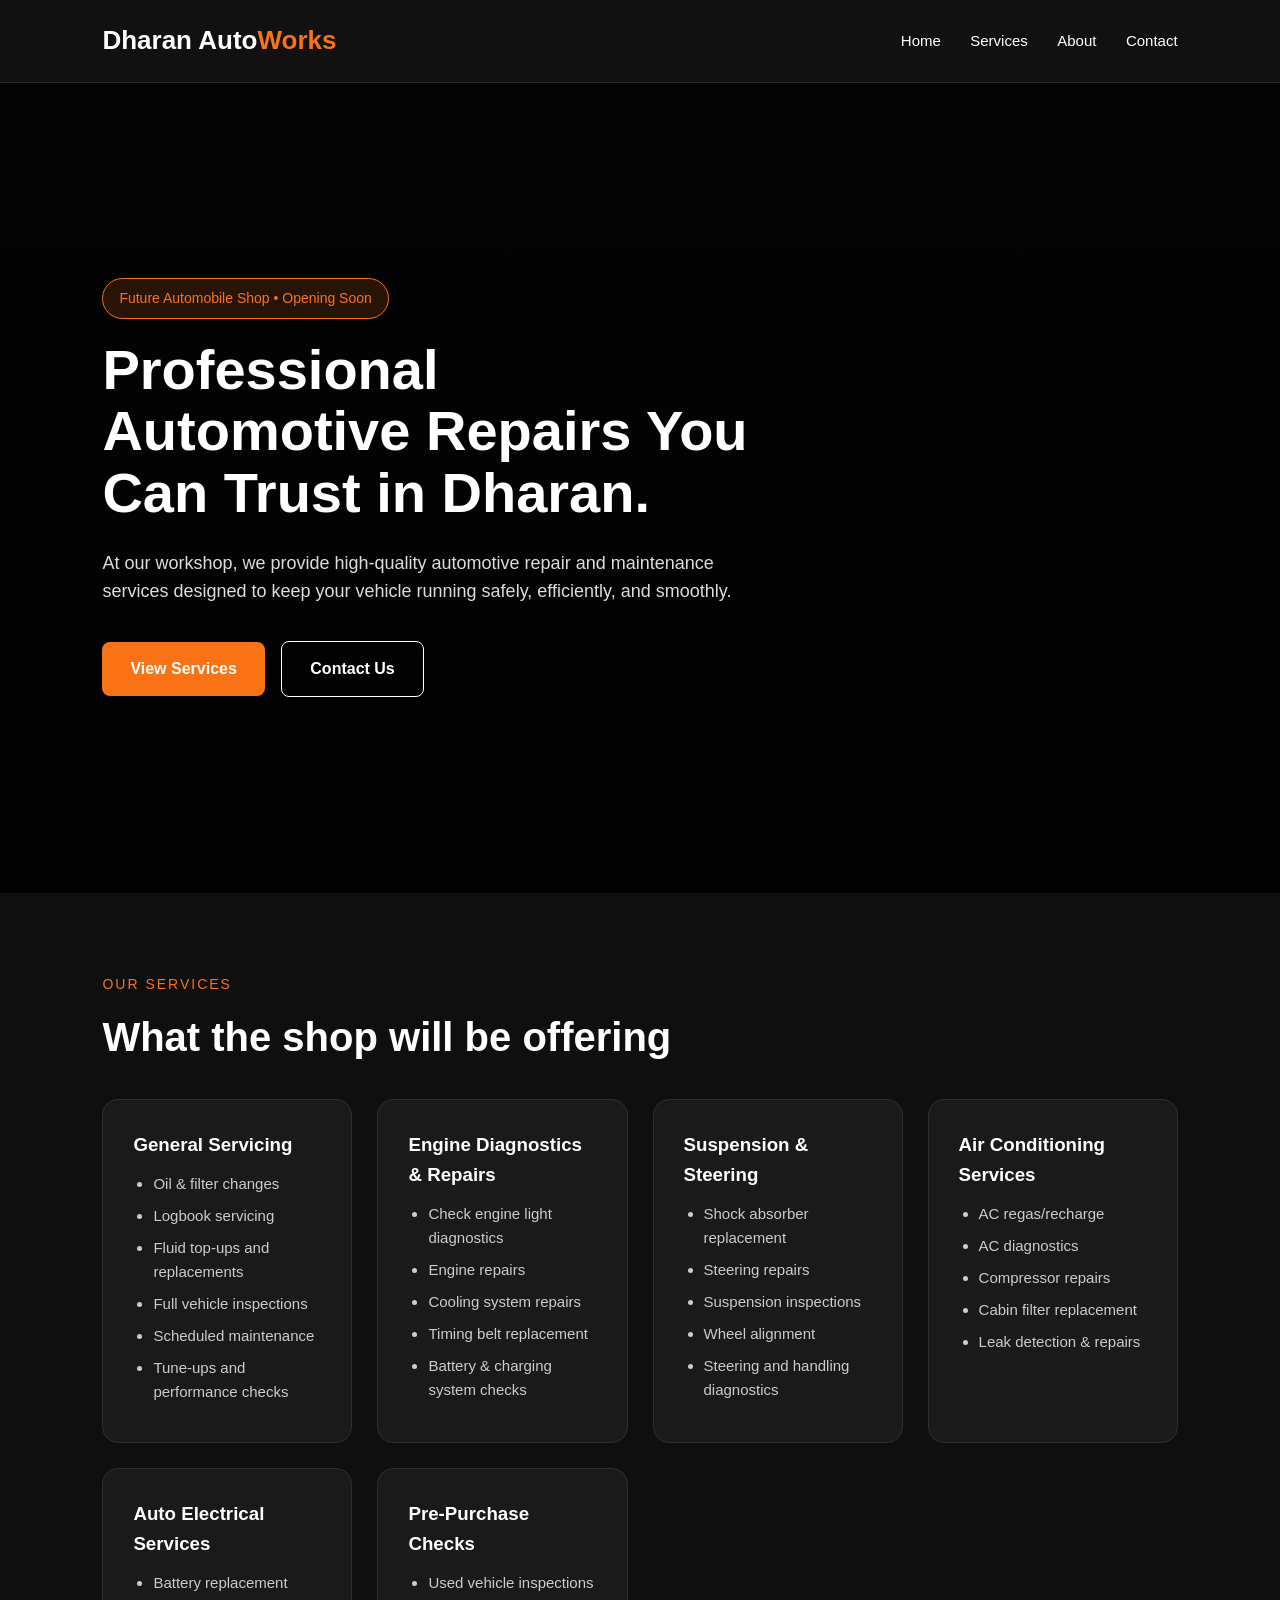
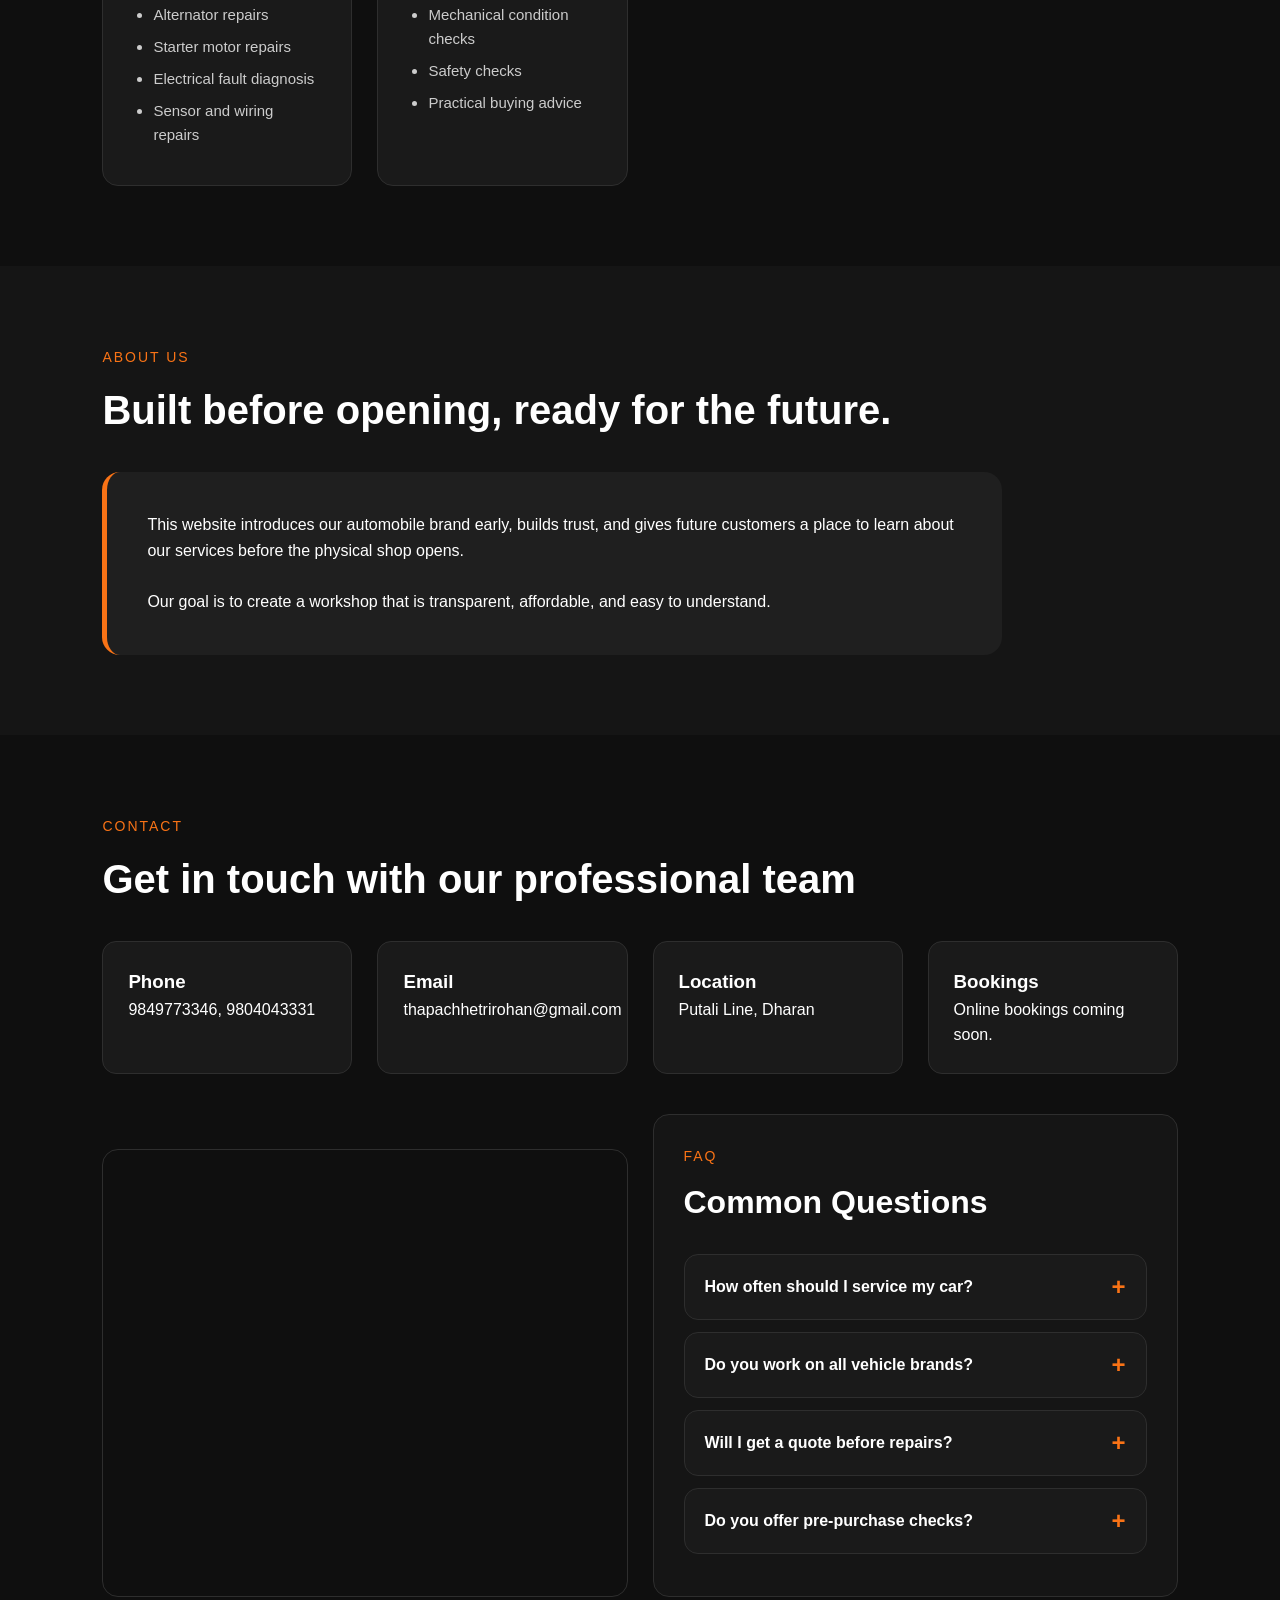
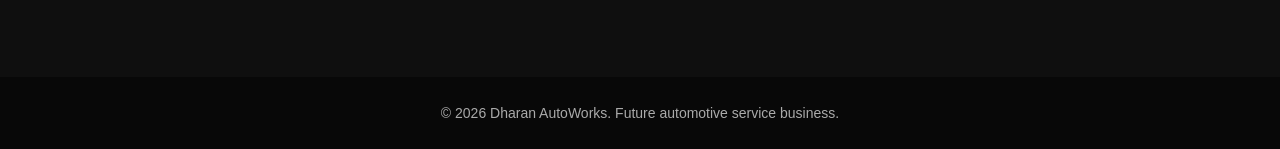
==== index.html @ 65dd1581 "more improvements" ====
<!DOCTYPE html>
<html lang="en">
<head>
  <meta charset="UTF-8" />
  <meta name="viewport" content="width=device-width, initial-scale=1.0" />
  <title>Dharan AutoWorks | Future Automobile Shop</title>
  <link rel="stylesheet" href="style.css" />
</head>
<body>

  <header>
    <div class="logo">Dharan Auto<span>Works</span></div>
    <nav>
      <a href="#home">Home</a>
      <a href="#services">Services</a>
      <a href="#about">About</a>
      <a href="#contact">Contact</a>
    </nav>
  </header>

  <section class="hero" id="home">
    <div class="hero-content">
      <span class="badge">Future Automobile Shop • Opening Soon</span>
      <h1>Professional Automotive Repairs You Can Trust in Dharan.</h1>
      <p>
        At our workshop, we provide high-quality automotive repair and maintenance services designed to keep your vehicle running safely, efficiently, and smoothly.
      </p>
      <a href="#services" class="btn">View Services</a>
      <a href="#contact" class="btn btn-outline">Contact Us</a>
    </div>
  </section>

  <section id="services">
    <p class="section-title">Our Services</p>
    <h2>What the shop will be offering</h2>

    <div class="services-grid">

      <div class="card">
        <h3>General Servicing</h3>
        <ul>
          <li>Oil & filter changes</li>
          <li>Logbook servicing</li>
          <li>Fluid top-ups and replacements</li>
          <li>Full vehicle inspections</li>
          <li>Scheduled maintenance</li>
          <li>Tune-ups and performance checks</li>
        </ul>
      </div>

      <div class="card">
        <h3>Engine Diagnostics & Repairs</h3>
        <ul>
          <li>Check engine light diagnostics</li>
          <li>Engine repairs</li>
          <li>Cooling system repairs</li>
          <li>Timing belt replacement</li>
          <li>Battery & charging system checks</li>
        </ul>
      </div>

      <div class="card">
        <h3>Suspension & Steering</h3>
        <ul>
          <li>Shock absorber replacement</li>
          <li>Steering repairs</li>
          <li>Suspension inspections</li>
          <li>Wheel alignment</li>
          <li>Steering and handling diagnostics</li>
        </ul>
      </div>

      <div class="card">
        <h3>Air Conditioning Services</h3>
        <ul>
          <li>AC regas/recharge</li>
          <li>AC diagnostics</li>
          <li>Compressor repairs</li>
          <li>Cabin filter replacement</li>
          <li>Leak detection & repairs</li>
        </ul>
      </div>

      <div class="card">
        <h3>Auto Electrical Services</h3>
        <ul>
          <li>Battery replacement</li>
          <li>Alternator repairs</li>
          <li>Starter motor repairs</li>
          <li>Electrical fault diagnosis</li>
          <li>Sensor and wiring repairs</li>
        </ul>
      </div>

      <div class="card">
        <h3>Pre-Purchase Checks</h3>
        <ul>
          <li>Used vehicle inspections</li>
          <li>Mechanical condition checks</li>
          <li>Safety checks</li>
          <li>Practical buying advice</li>
        </ul>
      </div>

    </div>
  </section>

  <section class="about" id="about">
    <p class="section-title">About Us</p>
    <h2>Built before opening, ready for the future.</h2>

    <div class="about-box">
      <p>
        This website introduces our automobile brand early, builds trust, and gives future customers a place to learn about our services before the physical shop opens.
      </p>
      <br />
      <p>
        Our goal is to create a workshop that is transparent, affordable, and easy to understand.
      </p>
    </div>
  </section>

  <section id="contact">
    <p class="section-title">Contact</p>
    <h2>Get in touch with our professional team</h2>

    <div class="contact-box">
      <div class="contact-item">
        <h3>Phone</h3>
        <p>9849773346,
          9804043331
        </p>
      </div>

      <div class="contact-item">
        <h3>Email</h3>
        <p>thapachhetrirohan@gmail.com</p>
      </div>

      <div class="contact-item">
        <h3>Location</h3>
        <p>Putali Line, Dharan </p>
      </div>

      <div class="contact-item">
        <h3>Bookings</h3>
        <p>Online bookings coming soon.</p>
      </div>

    </div>
 
<div class="contact-extra">

  <div class="map-box">
    <iframe
      src="https://www.google.com/maps?q=26.814644,87.274342&output=embed"
      allowfullscreen
      loading="lazy">
    </iframe>
  </div>

  <div class="faq-mini">
    <p class="section-title">FAQ</p>
    <h2>Common Questions</h2>

    <div class="faq-item">
      <button class="faq-question">
        How often should I service my car?
        <span>+</span>
      </button>
      <div class="faq-answer">
        <p>Most vehicles should be serviced every 5,000 to 10,000 km, or every 6 months depending on driving conditions.</p>
      </div>
    </div>

    <div class="faq-item">
      <button class="faq-question">
        Do you work on all vehicle brands?
        <span>+</span>
      </button>
      <div class="faq-answer">
        <p>Yes, we aim to service most vehicle makes and models including cars, SUVs, and commercial vehicles.</p>
      </div>
    </div>

    <div class="faq-item">
      <button class="faq-question">
        Will I get a quote before repairs?
        <span>+</span>
      </button>
      <div class="faq-answer">
        <p>Yes. We explain the issue, repair options, and estimated cost before major work begins.</p>
      </div>
    </div>

    <div class="faq-item">
      <button class="faq-question">
        Do you offer pre-purchase checks?
        <span>+</span>
      </button>
      <div class="faq-answer">
        <p>Yes. We can inspect used vehicles before purchase to help customers avoid hidden repair costs.</p>
      </div>
    </div>

  </div>

</div>

  </section>

  <footer>
    <p>© 2026 Dharan AutoWorks. Future automotive service business.</p>
  </footer>

  <script src="script.js"></script>
</body>
</html>
---- style.css ----
* {
  margin: 0;
  padding: 0;
  box-sizing: border-box;
  font-family: Arial, sans-serif;
}

body {
  background: #0f0f0f;
  color: #ffffff;
  line-height: 1.6;
}

header {
  background: #111111;
  padding: 20px 8%;
  display: flex;
  justify-content: space-between;
  align-items: center;
  position: sticky;
  top: 0;
  z-index: 1000;
  border-bottom: 1px solid #2a2a2a;
}

.logo {
  font-size: 26px;
  font-weight: bold;
}

.logo span {
  color: #f97316;
}

nav a {
  color: #ffffff;
  text-decoration: none;
  margin-left: 25px;
  font-size: 15px;
}

nav a:hover {
  color: #f97316;
}

.hero {
  min-height: 90vh;
  display: flex;
  align-items: center;
  padding: 80px 8%;
  background: linear-gradient(rgba(0,0,0,0.75), rgba(0,0,0,0.9)),
    url("https://images.unsplash.com/photo-1486262715619-67b85e0b08d3?auto=format&fit=crop&w=1600&q=80");
  background-size: cover;
  background-position: center;
}

.hero-content {
  max-width: 650px;
}

.badge {
  display: inline-block;
  background: rgba(249, 115, 22, 0.15);
  color: #f97316;
  padding: 8px 16px;
  border: 1px solid #f97316;
  border-radius: 30px;
  margin-bottom: 20px;
  font-size: 14px;
}

.hero h1 {
  font-size: 56px;
  line-height: 1.1;
  margin-bottom: 25px;
}

.hero p {
  color: #dddddd;
  font-size: 18px;
  margin-bottom: 35px;
}

.btn {
  display: inline-block;
  background: #f97316;
  color: #ffffff;
  padding: 14px 28px;
  border-radius: 8px;
  text-decoration: none;
  font-weight: bold;
  margin-right: 12px;
}

.btn:hover {
  background: #ea580c;
}

.btn-outline {
  background: transparent;
  border: 1px solid #ffffff;
}

section {
  padding: 80px 8%;
}

.section-title {
  color: #f97316;
  text-transform: uppercase;
  letter-spacing: 2px;
  font-size: 14px;
  margin-bottom: 10px;
}

h2 {
  font-size: 40px;
  margin-bottom: 30px;
}

.services-grid {
  display: grid;
  grid-template-columns: repeat(auto-fit, minmax(230px, 1fr));
  gap: 25px;
}

.card {
  background: #1a1a1a;
  border: 1px solid #2e2e2e;
  padding: 30px;
  border-radius: 16px;
  transition: 0.3s;
}

.card:hover {
  transform: translateY(-8px);
  border-color: #f97316;
}

.card h3 {
  margin-bottom: 12px;
  color: #ffffff;
}

.card ul {
  padding-left: 20px;
  color: #cccccc;
  font-size: 15px;
}

.card li {
  margin-bottom: 8px;
}

.about {
  background: #151515;
}

.about-box {
  max-width: 900px;
  background: #1f1f1f;
  padding: 40px;
  border-radius: 18px;
  border-left: 5px solid #f97316;
}

.contact-box {
  display: grid;
  grid-template-columns: repeat(auto-fit, minmax(250px, 1fr));
  gap: 25px;
}

.contact-item {
  background: #1a1a1a;
  padding: 25px;
  border-radius: 14px;
  border: 1px solid #2e2e2e;
}

footer {
  text-align: center;
  padding: 25px;
  background: #080808;
  color: #aaaaaa;
  font-size: 14px;
}

@media (max-width: 768px) {
  header {
    flex-direction: column;
    gap: 15px;
  }

  nav a {
    margin: 0 8px;
  }

  .hero h1 {
    font-size: 38px;
  }

  h2 {
    font-size: 32px;
  }
}
html {
  scroll-behavior: smooth;
}

.map-box {
  margin-top: 35px;
  border-radius: 16px;
  overflow: hidden;
  border: 1px solid #2e2e2e;
}

.contact-extra {
  display: grid;
  grid-template-columns: 1fr 1fr;
  gap: 25px;
  margin-top: 40px;
  align-items: stretch;
}

.map-box {
  border-radius: 16px;
  overflow: hidden;
  border: 1px solid #2e2e2e;
  min-height: 430px;
}

.map-box iframe {
  width: 100%;
  height: 100%;
  min-height: 430px;
  border: 0;
  display: block;
}

.faq-mini {
  background: #151515;
  border: 1px solid #2e2e2e;
  border-radius: 16px;
  padding: 30px;
}

.faq-mini h2 {
  font-size: 32px;
  margin-bottom: 25px;
}

.faq-item {
  background: #1a1a1a;
  border: 1px solid #2e2e2e;
  border-radius: 14px;
  margin-bottom: 12px;
  overflow: hidden;
}

.faq-question {
  width: 100%;
  background: transparent;
  color: #ffffff;
  border: none;
  padding: 18px 20px;
  font-size: 16px;
  font-weight: bold;
  text-align: left;
  cursor: pointer;
  display: flex;
  justify-content: space-between;
  align-items: center;
}

.faq-question span {
  color: #f97316;
  font-size: 24px;
  transition: 0.3s;
}

.faq-answer {
  max-height: 0;
  overflow: hidden;
  transition: max-height 0.35s ease;
}

.faq-answer p {
  color: #cccccc;
  padding: 0 20px 18px;
  font-size: 15px;
}

.faq-item.active {
  border-color: #f97316;
}

.faq-item.active .faq-question span {
  transform: rotate(45deg);
}

@media (max-width: 768px) {
  .contact-extra {
    grid-template-columns: 1fr;
  }

  .map-box,
  .map-box iframe {
    min-height: 320px;
  }

  .faq-mini {
    padding: 22px;
  }

  .faq-mini h2 {
    font-size: 28px;
  }
}
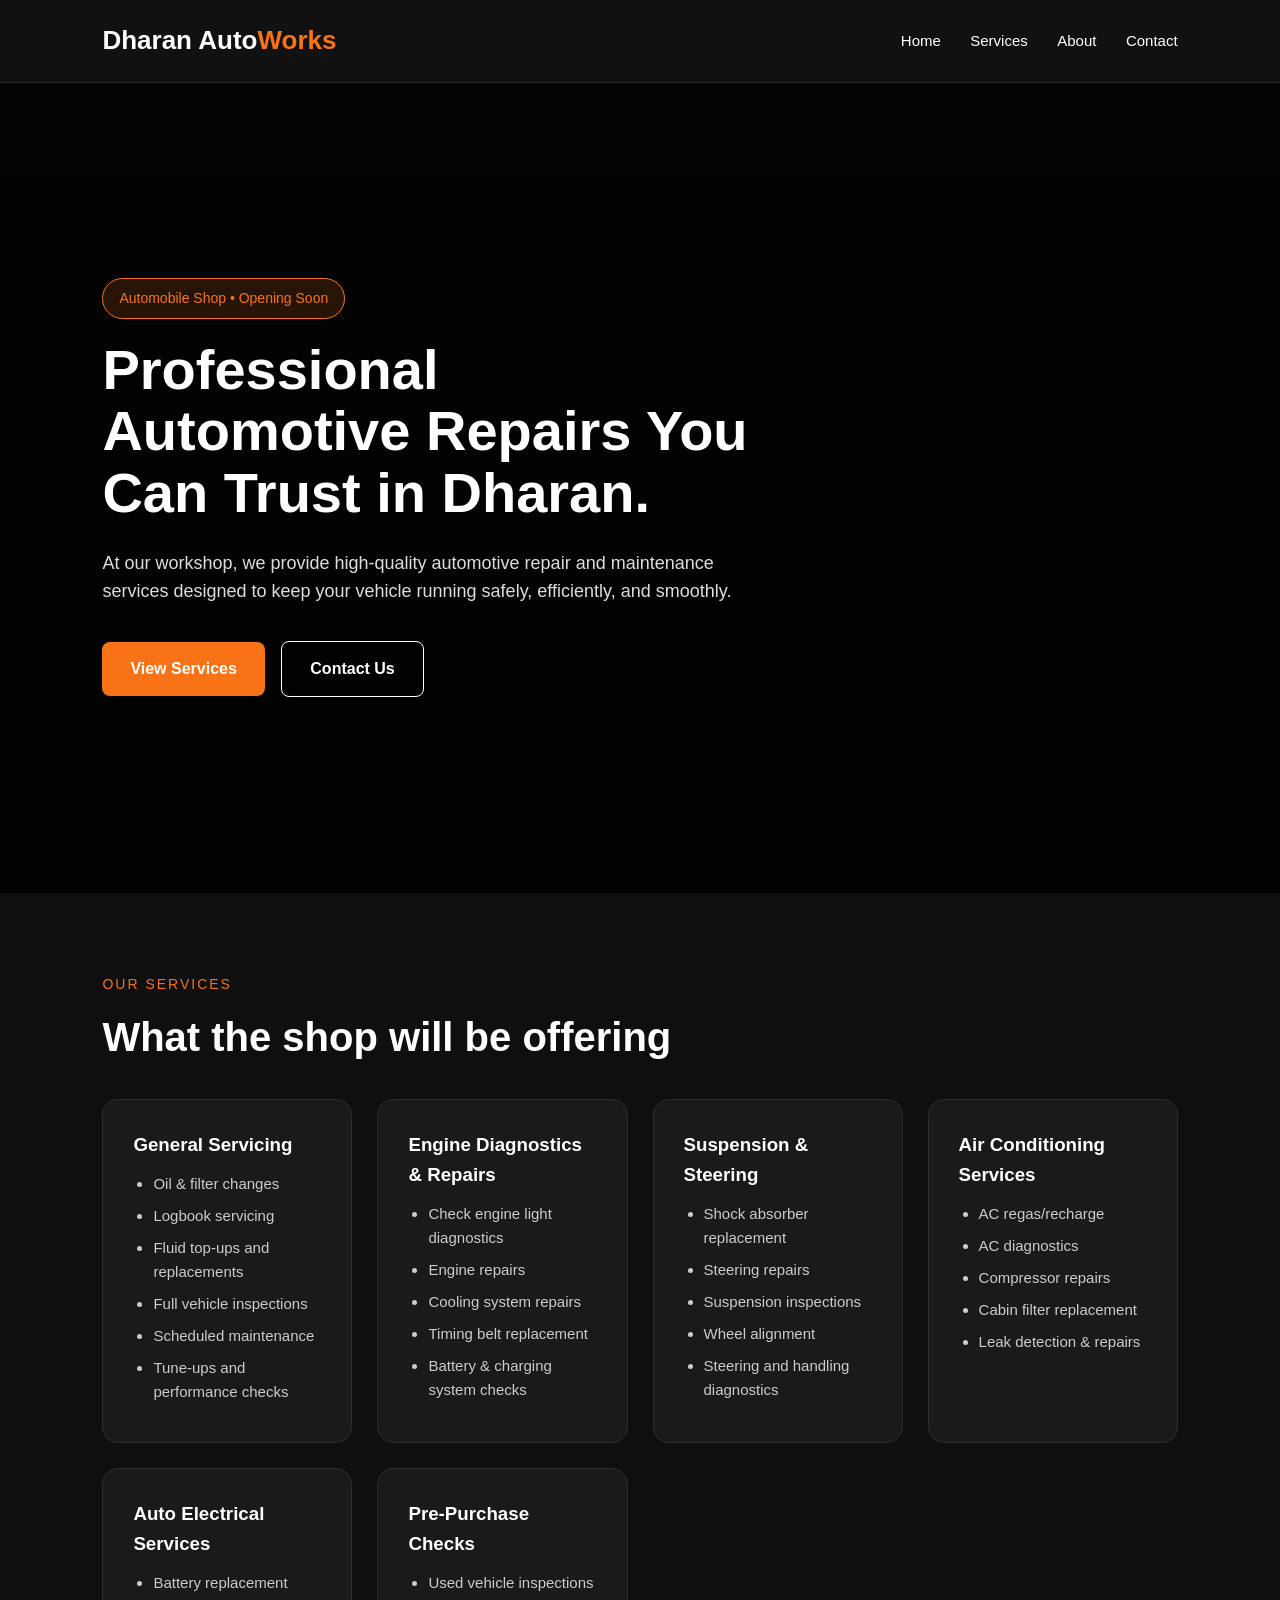
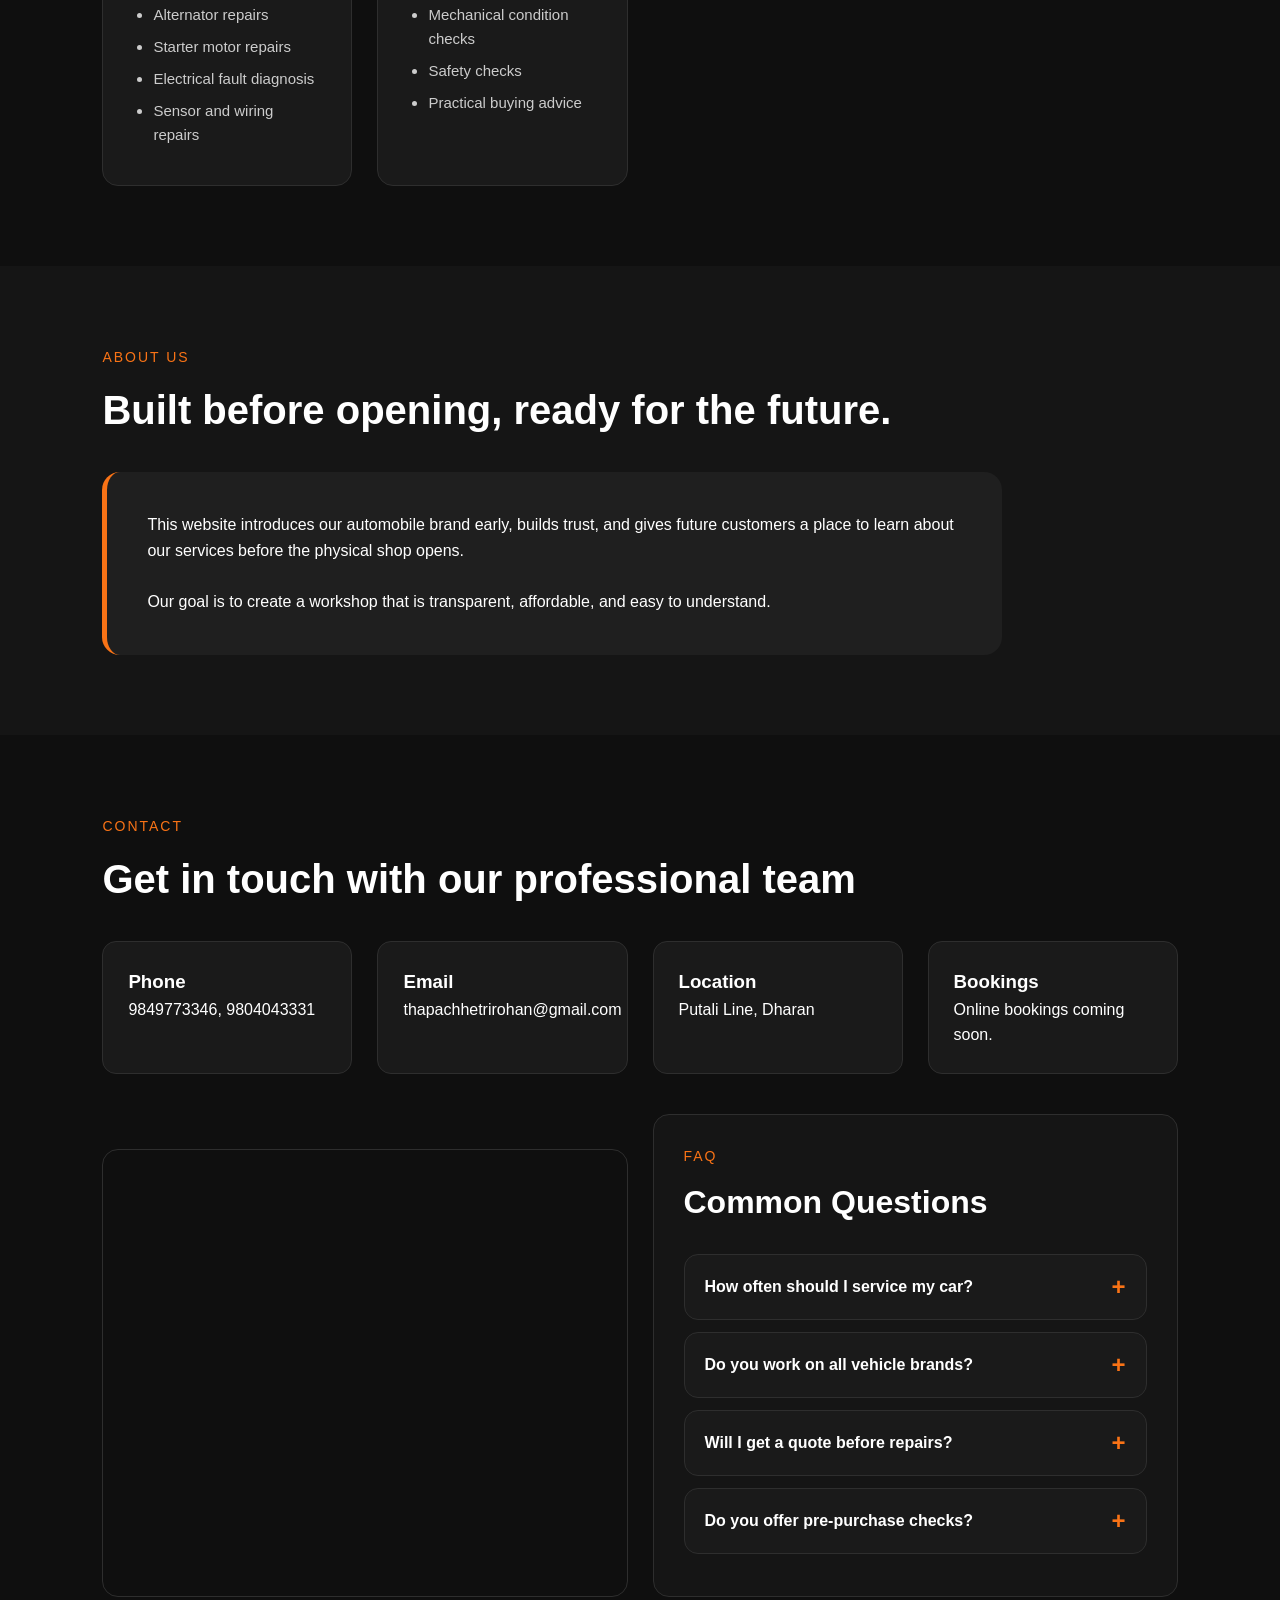
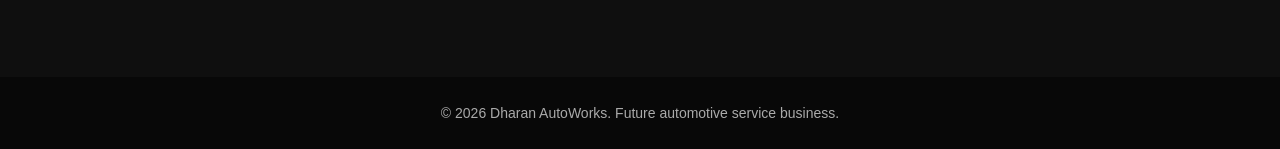
==== commit 1f599a96: "yyay" ====
--- a/index.html
+++ b/index.html
@@ -20,7 +20,7 @@
 
   <section class="hero" id="home">
     <div class="hero-content">
-      <span class="badge">Future Automobile Shop • Opening Soon</span>
+      <span class="badge">Automobile Shop • Opening Soon</span>
       <h1>Professional Automotive Repairs You Can Trust in Dharan.</h1>
       <p>
         At our workshop, we provide high-quality automotive repair and maintenance services designed to keep your vehicle running safely, efficiently, and smoothly.
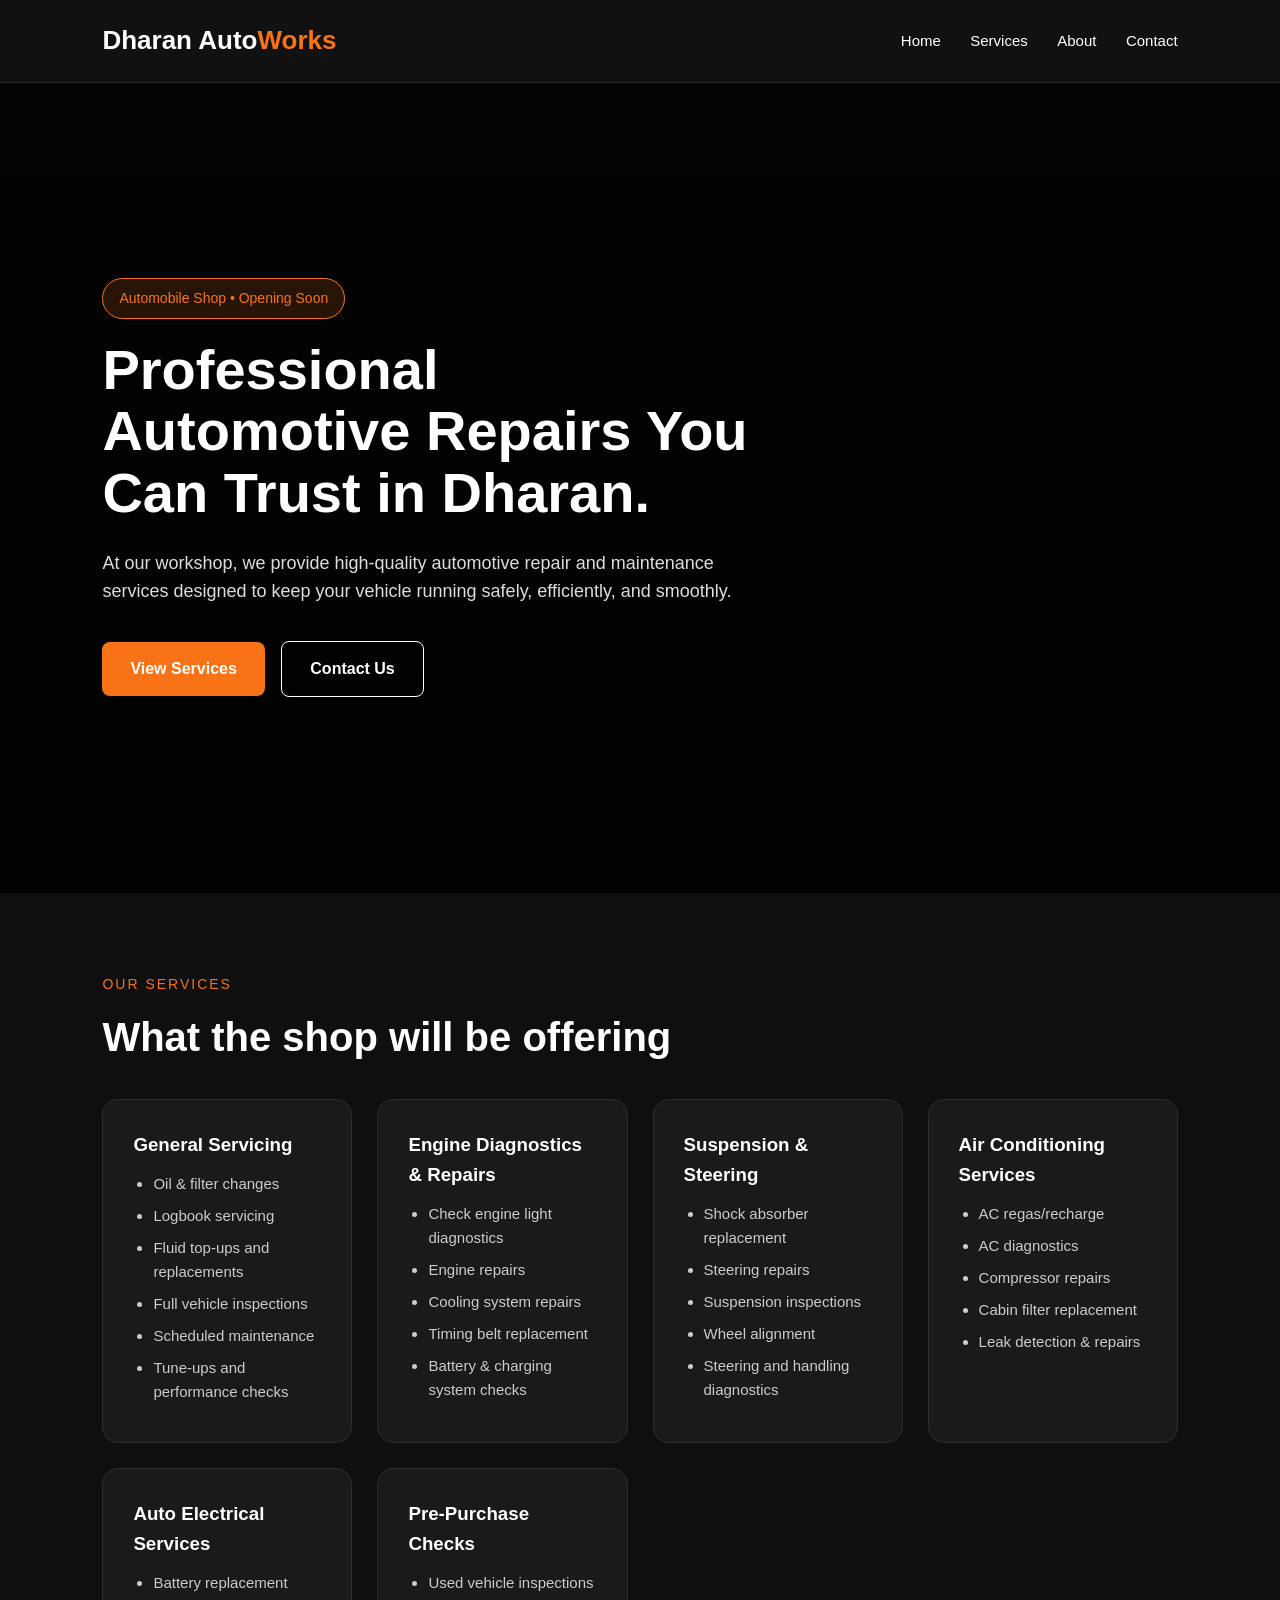
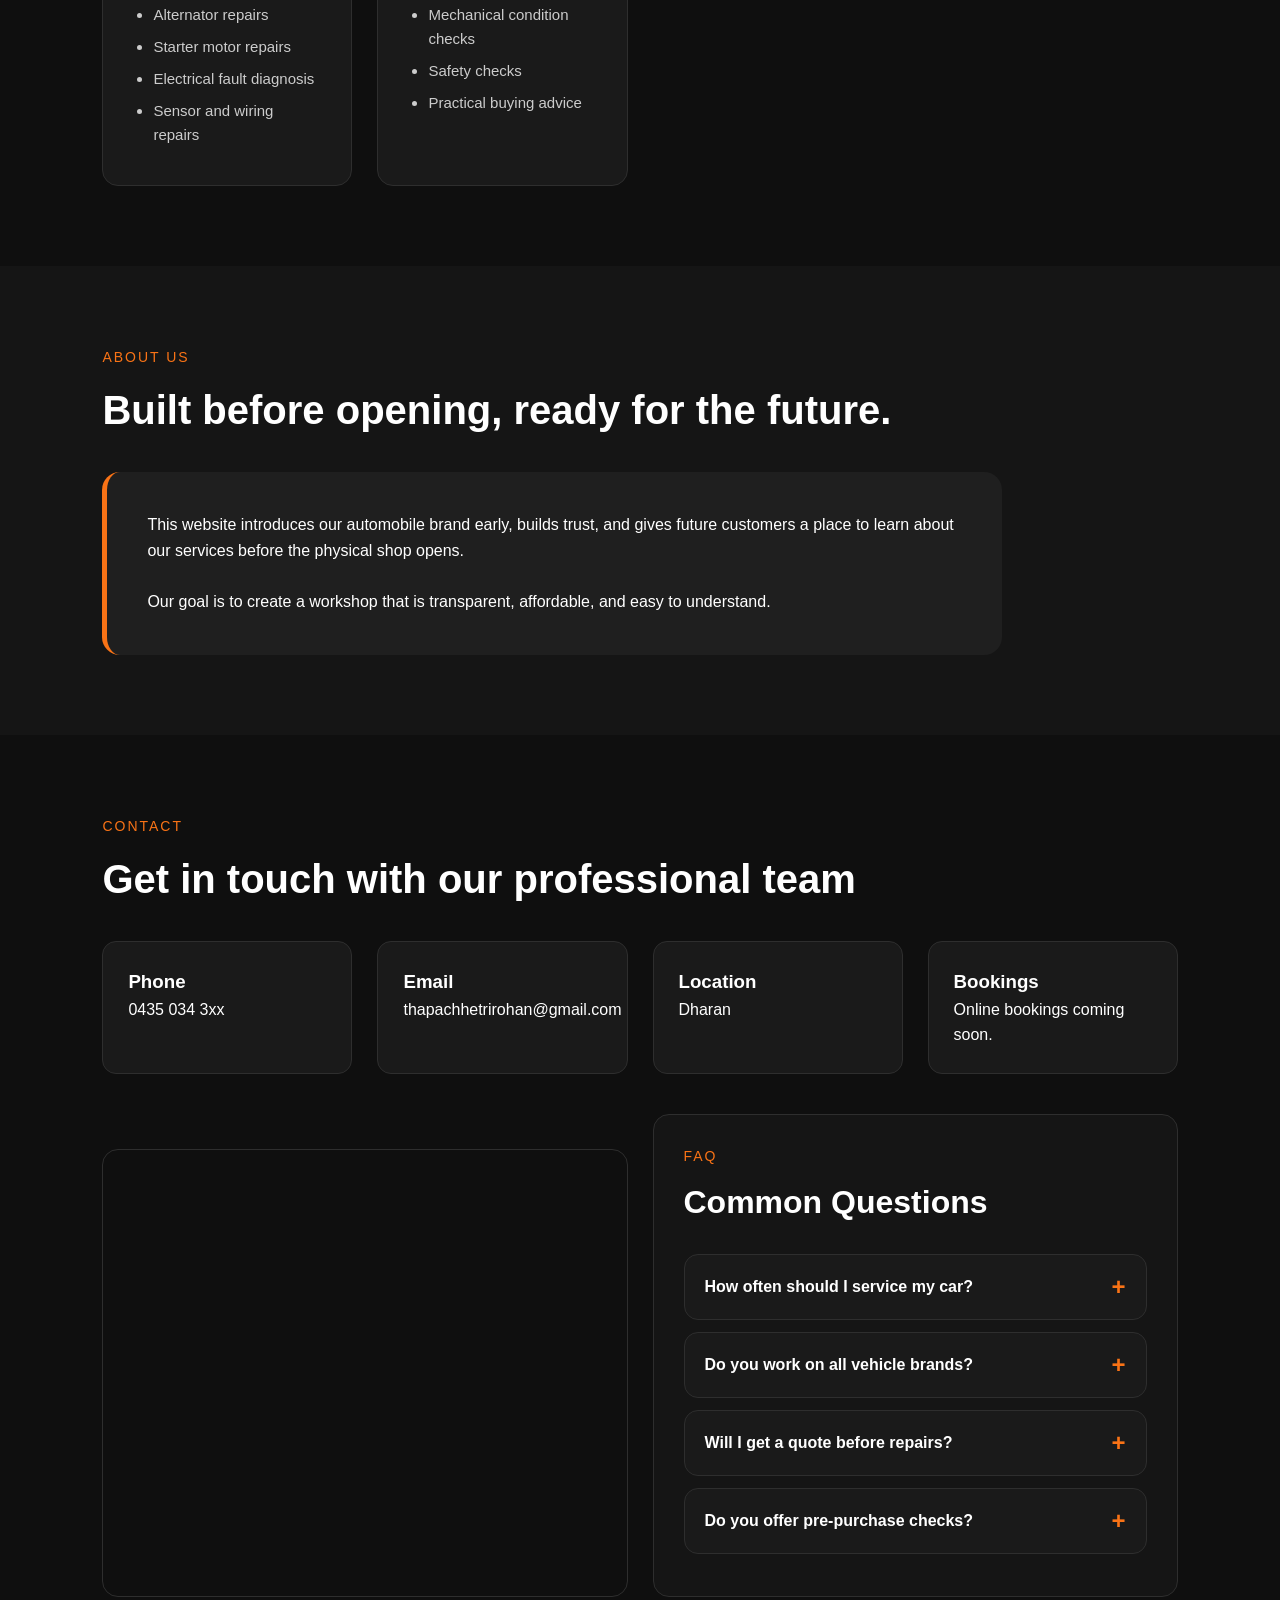
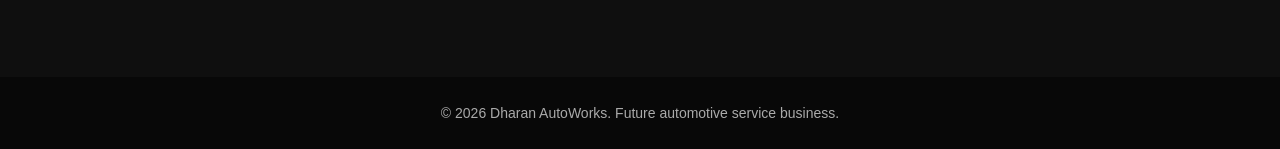
==== commit 8f5ec13b: "minor changes" ====
--- a/index.html
+++ b/index.html
@@ -127,8 +127,7 @@
     <div class="contact-box">
       <div class="contact-item">
         <h3>Phone</h3>
-        <p>9849773346,
-          9804043331
+        <p>0435 034 3xx
         </p>
       </div>
 
@@ -139,7 +138,7 @@
 
       <div class="contact-item">
         <h3>Location</h3>
-        <p>Putali Line, Dharan </p>
+        <p> Dharan </p>
       </div>
 
       <div class="contact-item">
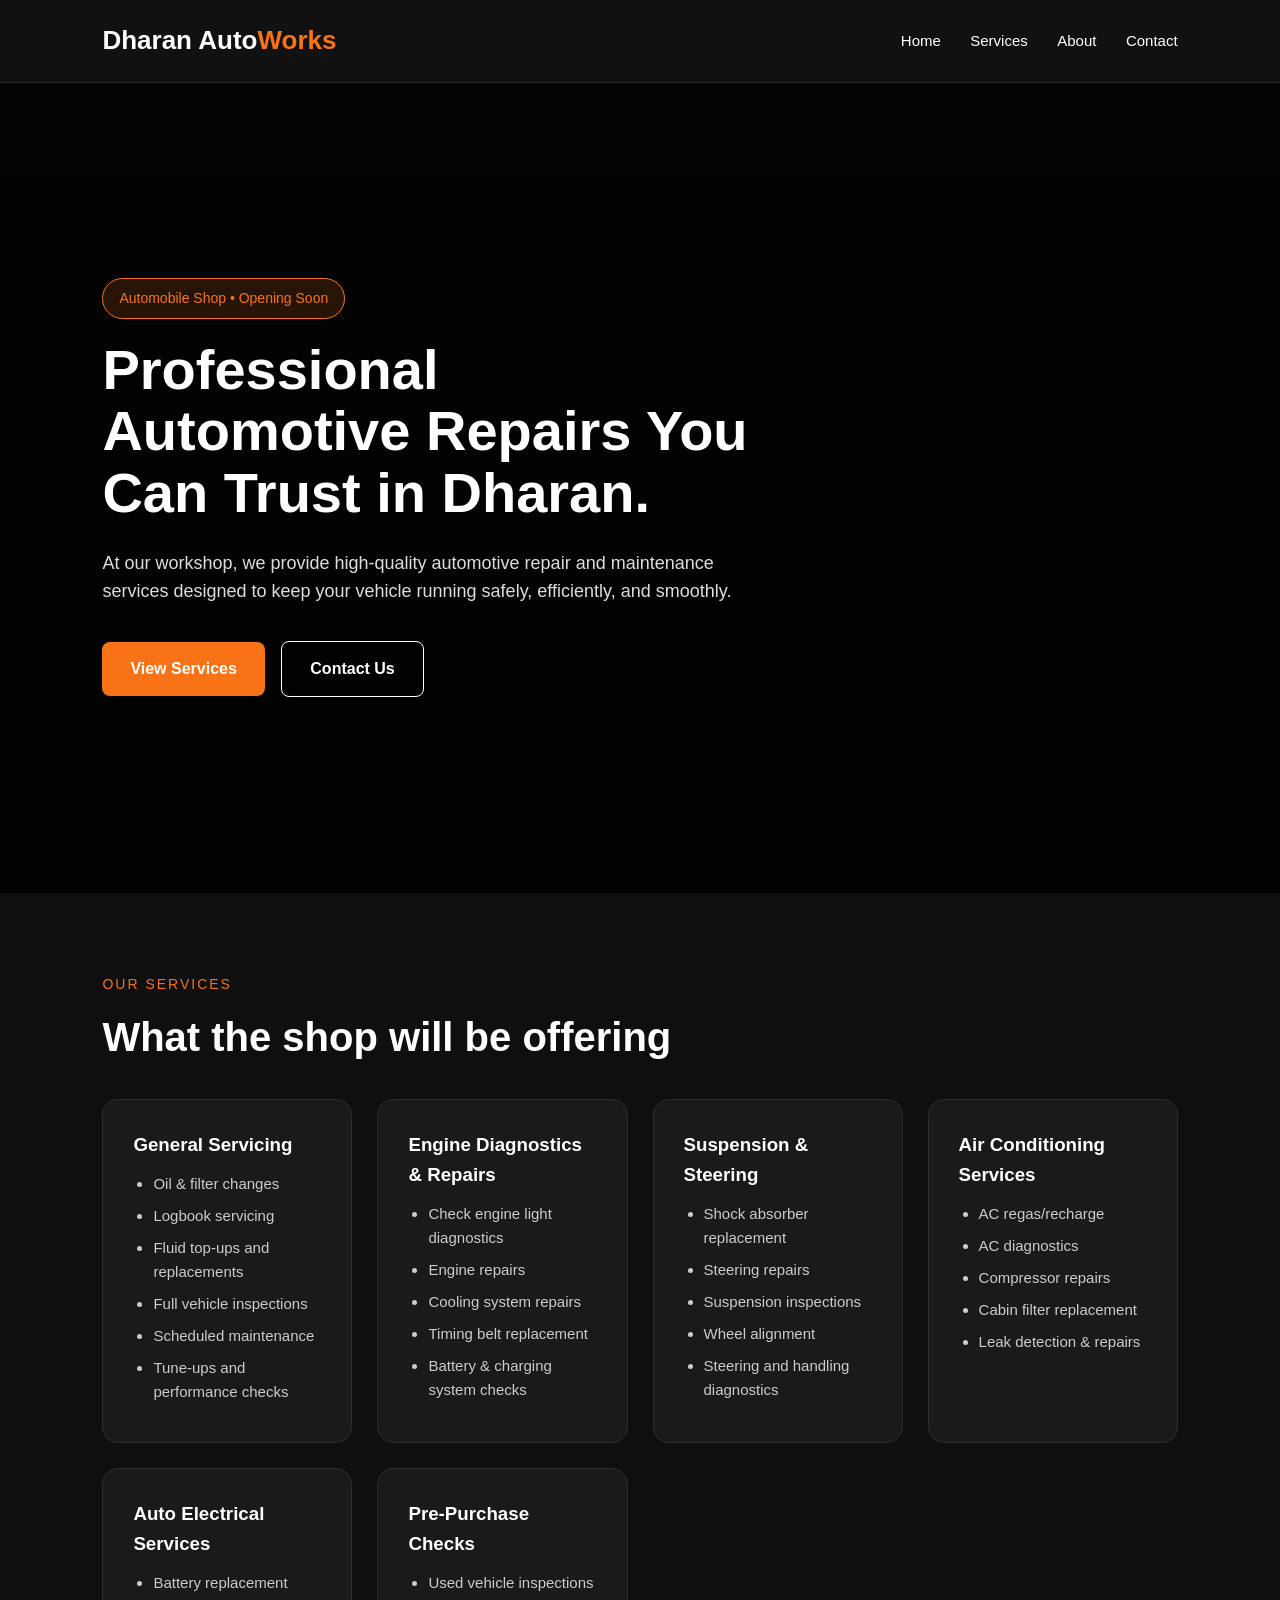
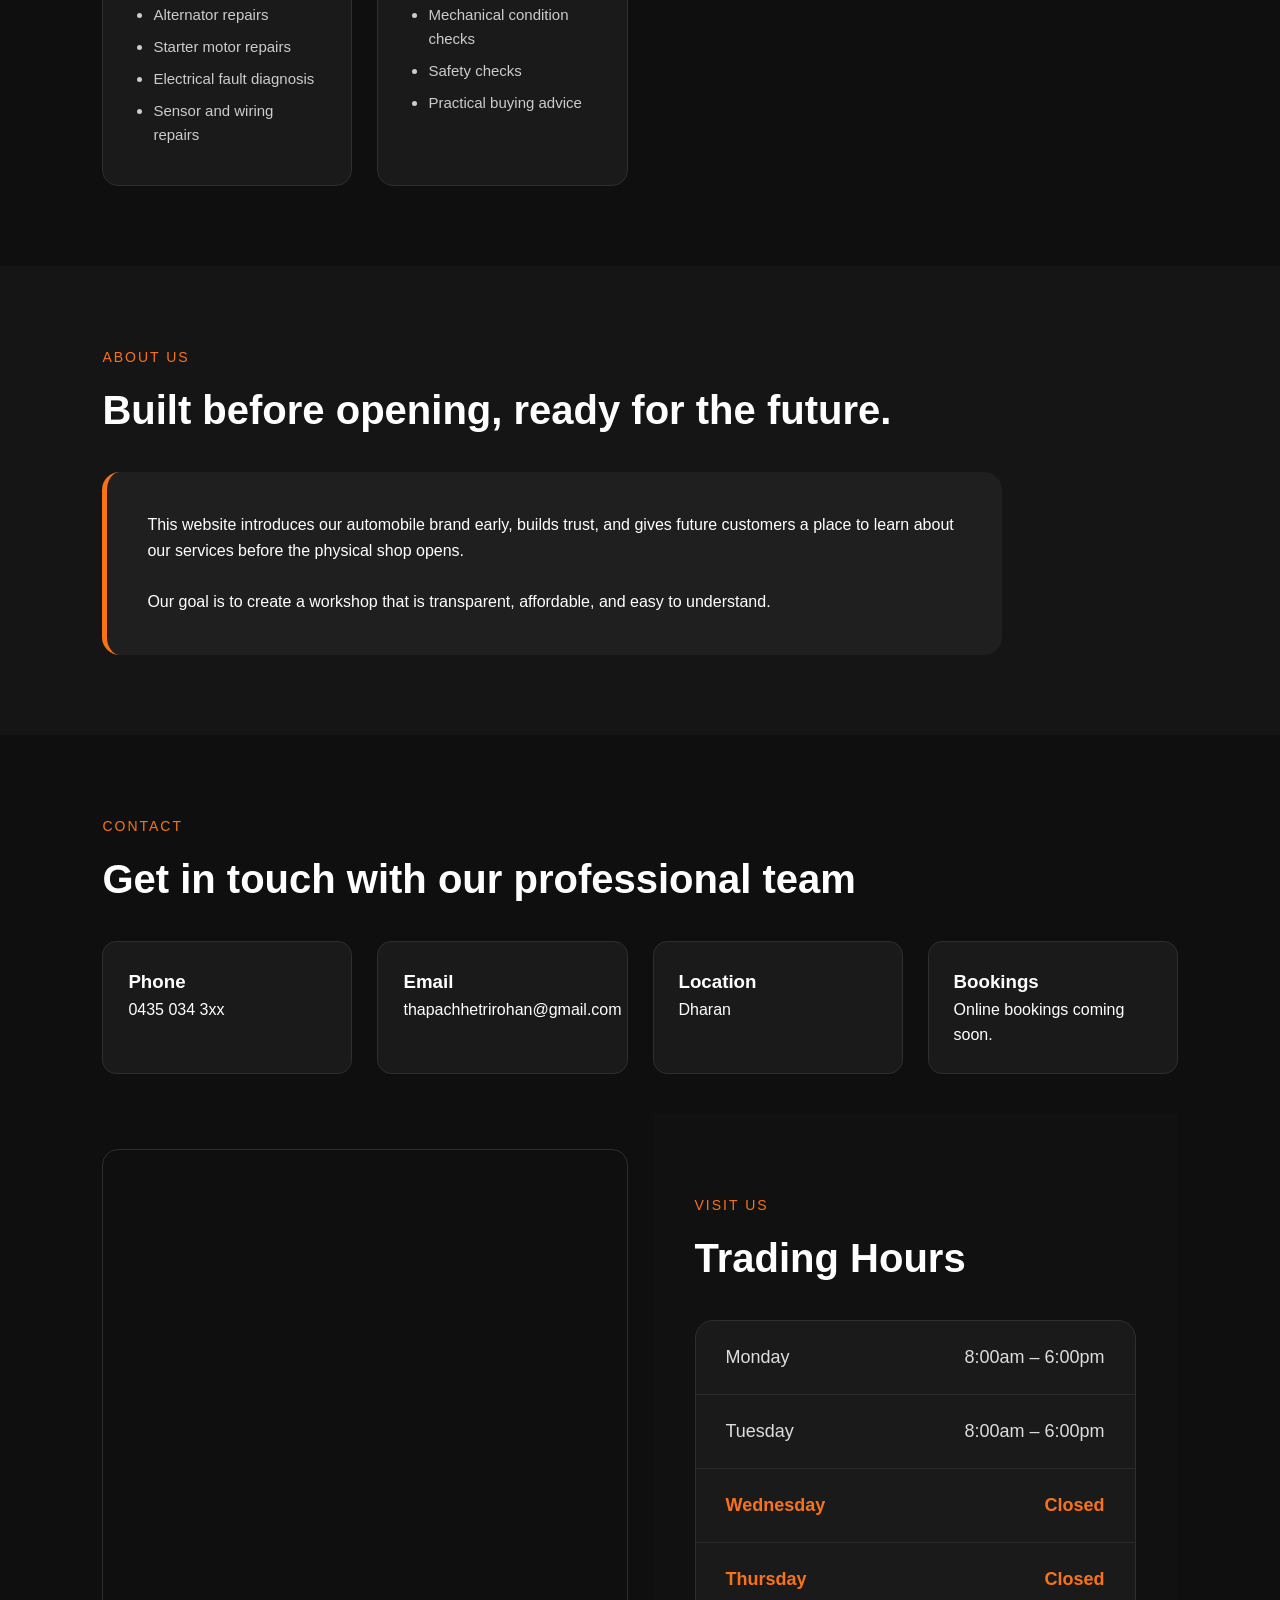
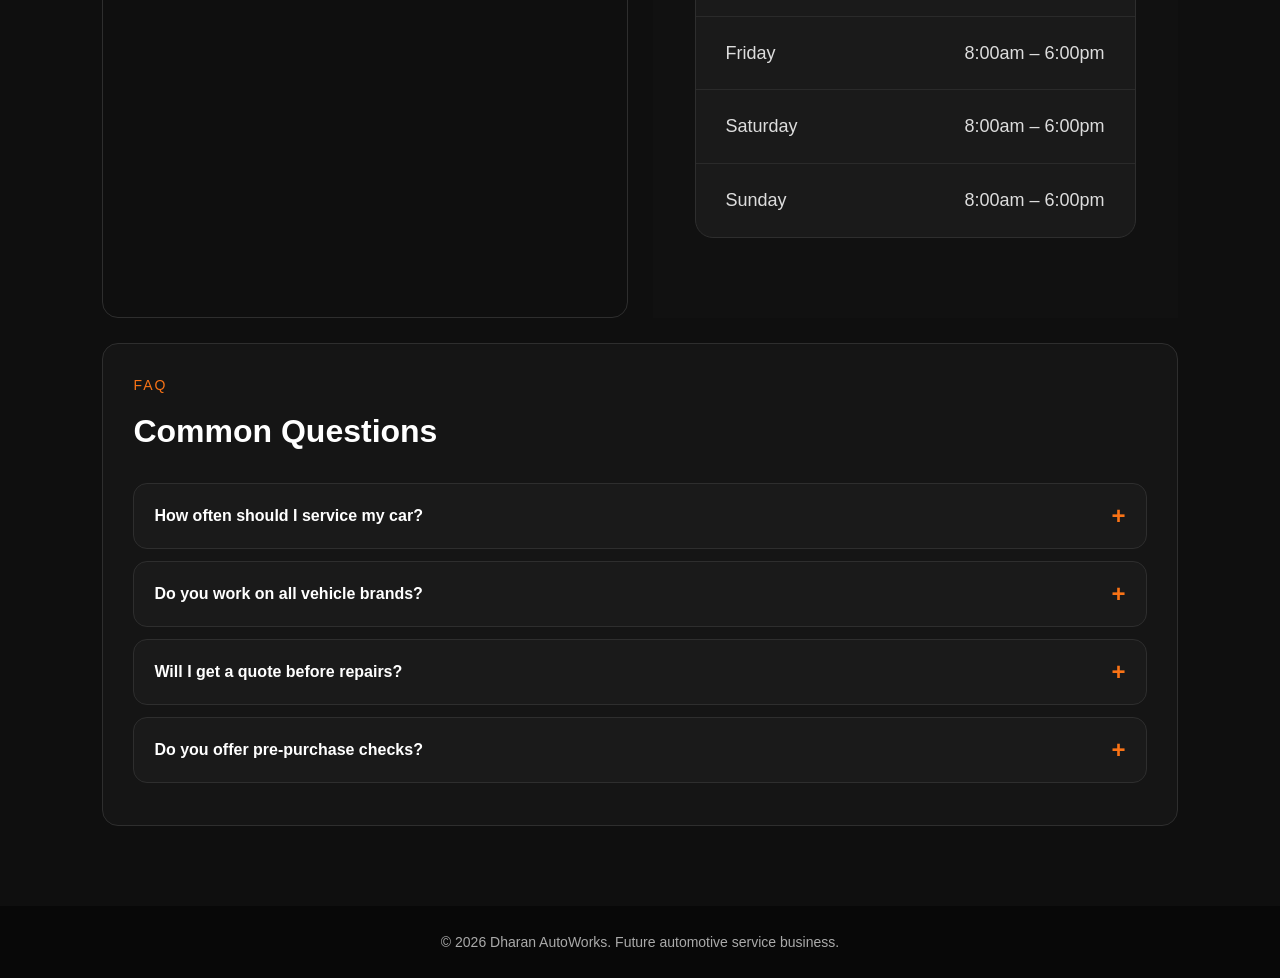
==== commit 25825735: "added Trading hours and replaced the position of FAQ & Trading hours" ====
--- a/index.html
+++ b/index.html
@@ -157,6 +157,50 @@
       loading="lazy">
     </iframe>
   </div>
+ 
+  <section id="hours" class="hours-section">
+  <p class="section-title">Visit Us</p>
+  <h2>Trading Hours</h2>
+
+  <div class="hours-container">
+    <div class="hours-row">
+      <span>Monday</span>
+      <span>8:00am – 6:00pm</span>
+    </div>
+
+    <div class="hours-row">
+      <span>Tuesday</span>
+      <span>8:00am – 6:00pm</span>
+    </div>
+
+    <div class="hours-row closed">
+      <span>Wednesday</span>
+      <span>Closed</span>
+    </div>
+
+    <div class="hours-row closed">
+      <span>Thursday</span>
+      <span>Closed</span>
+    </div>
+
+    <div class="hours-row">
+      <span>Friday</span>
+      <span>8:00am – 6:00pm</span>
+    </div>
+
+    <div class="hours-row">
+      <span>Saturday</span>
+      <span>8:00am – 6:00pm</span>
+    </div>
+
+    <div class="hours-row">
+      <span>Sunday</span>
+      <span>8:00am – 6:00pm</span>
+    </div>
+  </div>
+</section>
+
+
 
   <div class="faq-mini">
     <p class="section-title">FAQ</p>
@@ -203,9 +247,7 @@
     </div>
 
   </div>
-
 </div>
-
   </section>
 
   <footer>
--- a/style.css
+++ b/style.css
@@ -237,6 +237,12 @@
   display: block;
 }
 
+
+
+
+
+
+
 .faq-mini {
   background: #151515;
   border: 1px solid #2e2e2e;
@@ -298,6 +304,19 @@
   transform: rotate(45deg);
 }
 
+.faq-mini {
+  width: 100%;
+  max-width: 100%;
+}
+
+.faq-wrapper {
+  width: 100%;
+}
+
+
+
+
+
 @media (max-width: 768px) {
   .contact-extra {
     grid-template-columns: 1fr;
@@ -315,4 +334,41 @@
   .faq-mini h2 {
     font-size: 28px;
   }
+}
+
+.hours-section {
+  background: #111111;
+}
+
+.hours-container {
+  max-width: 700px;
+  margin-top: 30px;
+  background: #1a1a1a;
+  border-radius: 18px;
+  overflow: hidden;
+  border: 1px solid #2e2e2e;
+}
+
+.hours-row {
+  display: flex;
+  justify-content: space-between;
+  padding: 22px 30px;
+  border-bottom: 1px solid #2a2a2a;
+  font-size: 18px;
+  color: #dddddd;
+}
+
+.hours-row:last-child {
+  border-bottom: none;
+}
+
+.closed {
+  color: #f97316;
+  font-weight: bold;
+}
+
+.faq-mini {
+  grid-column: 1 / -1 !important;
+  width: 100% !important;
+  max-width: none !important;
 }
